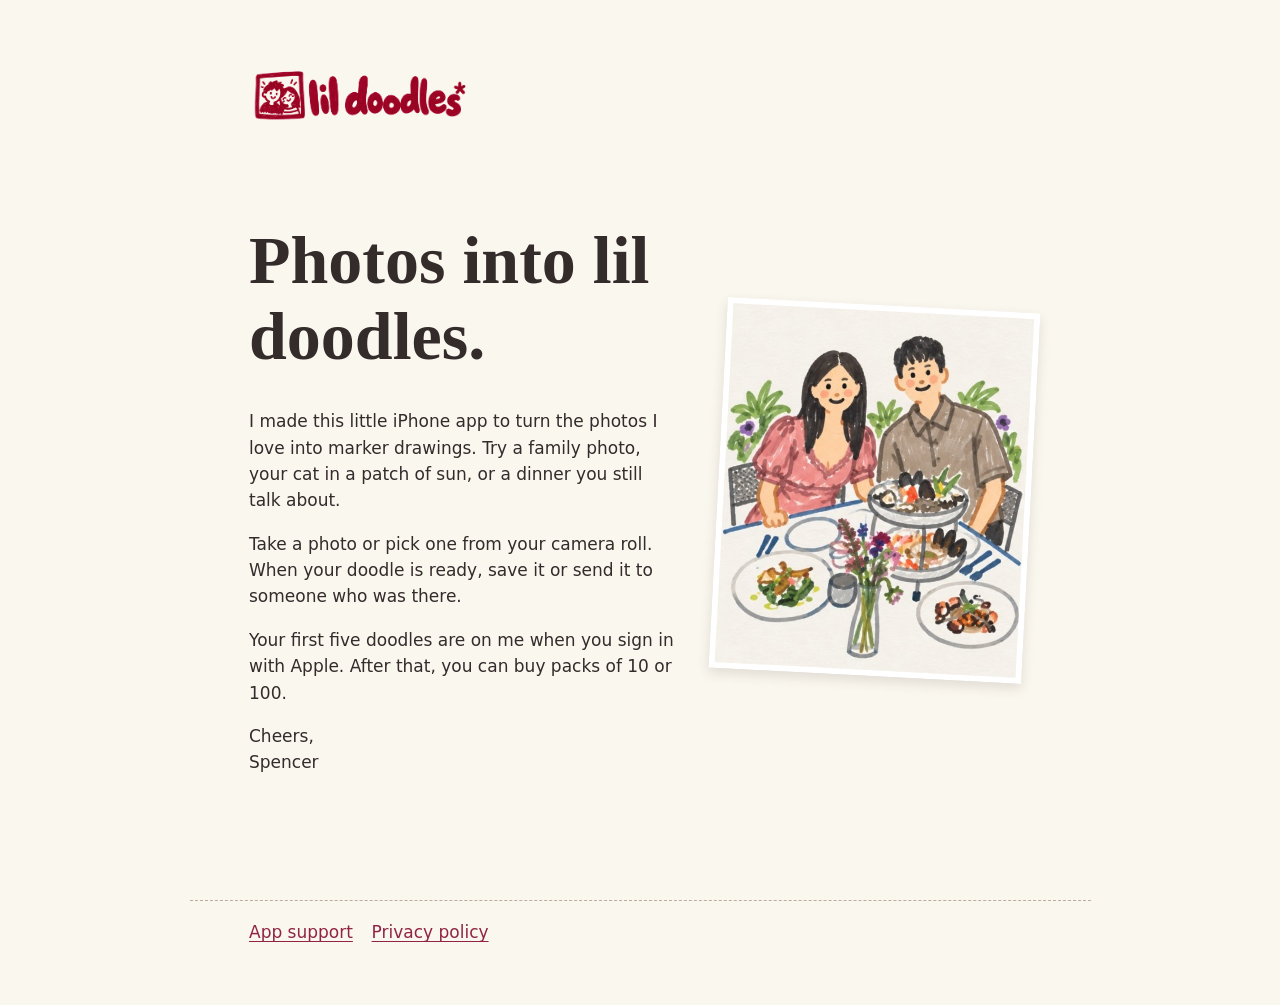
==== lildoodles/index.html @ 6ec091ca "Add lil doodles landing and support pages" ====
<!doctype html><html lang="en"><meta charset="utf-8"><meta name="viewport" content="width=device-width,initial-scale=1"><title>lil doodles · Spencer Yen</title><meta name="description" content="Turn a photo you love into a playful marker drawing on iPhone."><link rel="stylesheet" href="./style.css"><main><header><img src="./logo.png" alt="lil doodles"></header><section class="spread"><div><h1>Photos into lil doodles.</h1><p>I made this little iPhone app to turn the photos I love into marker drawings. Try a family photo, your cat in a patch of sun, or a dinner you still talk about.</p><p>Take a photo or pick one from your camera roll. When your doodle is ready, save it or send it to someone who was there.</p><p>Your first five doodles are on me when you sign in with Apple. After that, you can buy packs of 10 or 100.</p><p>Cheers,<br>Spencer</p></div><img class="print" src="./dinner.jpg" alt="Marker drawing of a couple sharing a meal"></section></main><footer><a href="./support/">App support</a><a href="./privacy/">Privacy policy</a></footer></html>
---- lildoodles/style.css ----
*{box-sizing:border-box}html{background:#faf7ef;color:#342b2b;font:17px/1.55 system-ui,sans-serif}body{margin:0}main,footer{max-width:53rem;margin:auto;padding:clamp(1.4rem,5vw,3.5rem)}header img{width:min(13rem,65vw);height:auto}.spread{display:flex;align-items:center;gap:2.5rem;margin:2.8rem 0}.spread>div{flex:1}.print{width:40%;background:white;border:6px solid white;transform:rotate(3deg);box-shadow:0 5px 12px #4322}h1,h2{font-family:Georgia,serif;line-height:1.12}h1{font-size:clamp(2.4rem,6vw,4rem);margin:.5em 0}h2{font-size:1.45rem;margin-top:1.6em}a{color:#912445;text-underline-offset:.2em}footer{border-top:1px dashed #bcab9e;padding-top:1.1rem}footer a{margin-right:1.1rem}.support{max-width:40rem}@media(max-width:600px){.spread{flex-direction:column-reverse;align-items:flex-start;margin:1.8rem 0;gap:.9rem}.print{width:60%;align-self:center}}
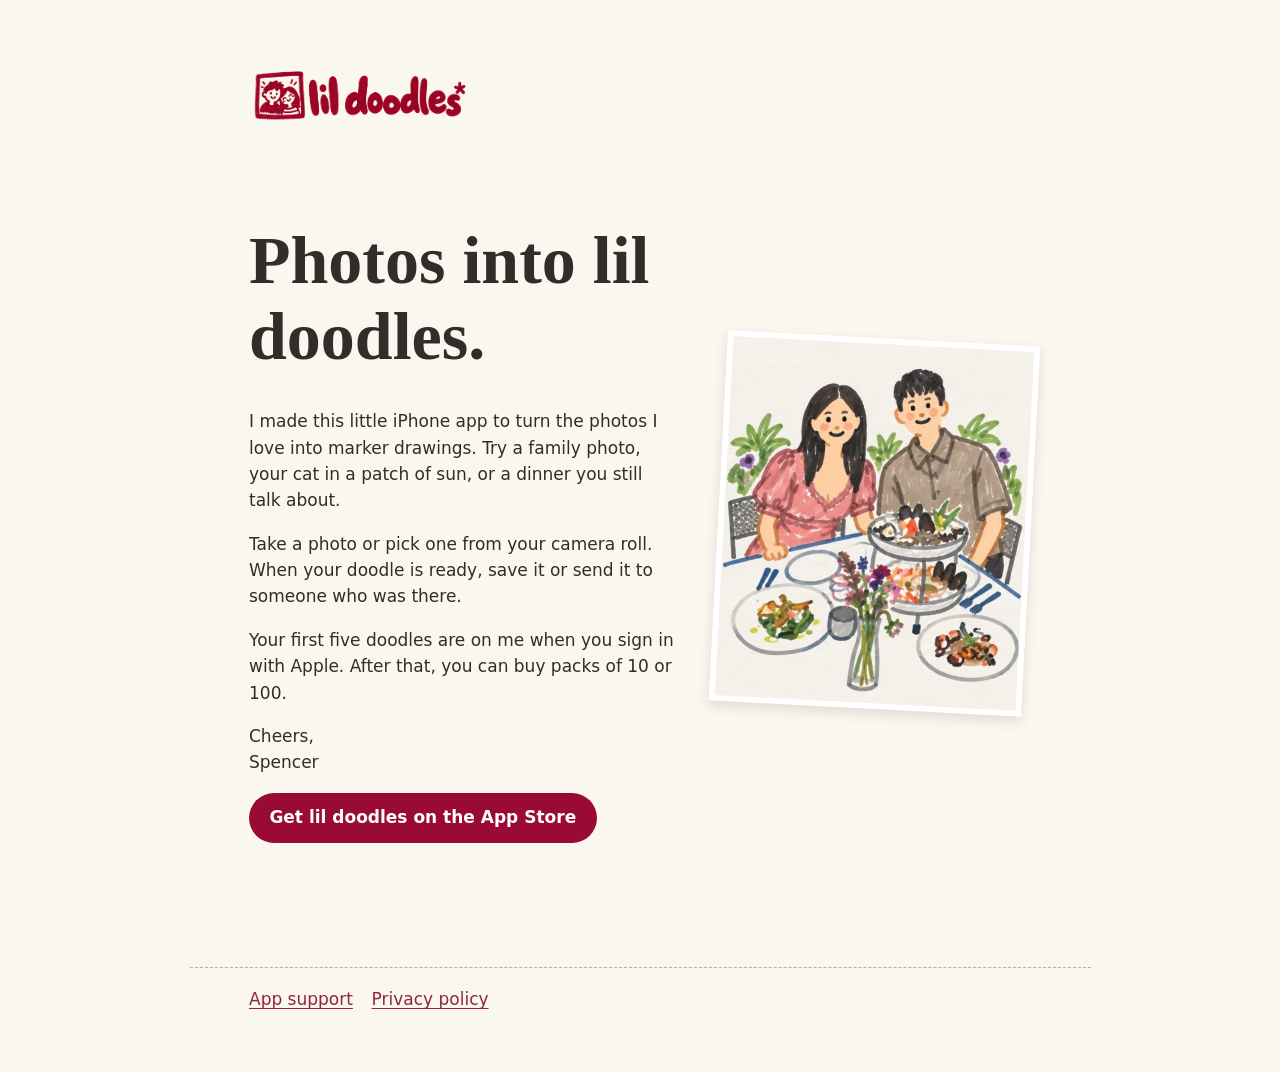
==== commit 95db17dc: "Add branded lil doodles social link preview" ====
--- a/lildoodles/index.html
+++ b/lildoodles/index.html
@@ -1 +1,19 @@
-<!doctype html><html lang="en"><meta charset="utf-8"><meta name="viewport" content="width=device-width,initial-scale=1"><title>lil doodles · Spencer Yen</title><meta name="description" content="Turn a photo you love into a playful marker drawing on iPhone."><link rel="stylesheet" href="./style.css"><main><header><img src="./logo.png" alt="lil doodles"></header><section class="spread"><div><h1>Photos into lil doodles.</h1><p>I made this little iPhone app to turn the photos I love into marker drawings. Try a family photo, your cat in a patch of sun, or a dinner you still talk about.</p><p>Take a photo or pick one from your camera roll. When your doodle is ready, save it or send it to someone who was there.</p><p>Your first five doodles are on me when you sign in with Apple. After that, you can buy packs of 10 or 100.</p><p>Cheers,<br>Spencer</p></div><img class="print" src="./dinner.jpg" alt="Marker drawing of a couple sharing a meal"></section></main><footer><a href="./support/">App support</a><a href="./privacy/">Privacy policy</a></footer></html>
+<!doctype html><html lang="en"><meta charset="utf-8"><meta name="viewport" content="width=device-width,initial-scale=1"><title>lil doodles · Spencer Yen</title><meta name="description" content="Turn a photo you love into a playful marker drawing on iPhone.">
+<link rel="canonical" href="https://www.spenceryen.com/lildoodles/">
+<meta property="og:type" content="website">
+<meta property="og:site_name" content="lil doodles">
+<meta property="og:title" content="Turn your photos into lil doodles">
+<meta property="og:description" content="A lil app for turning your favorite moments into joyful marker doodles.">
+<meta property="og:url" content="https://www.spenceryen.com/lildoodles/">
+<meta property="og:image" content="https://www.spenceryen.com/lildoodles/social/scrapbook-centered-v1.png">
+<meta property="og:image:type" content="image/png">
+<meta property="og:image:width" content="1734">
+<meta property="og:image:height" content="907">
+<meta property="og:image:alt" content="The lil doodles logo surrounded by colorful marker drawings of family, friends, adventures, and waving cats.">
+<meta name="twitter:card" content="summary_large_image">
+<meta name="twitter:title" content="Turn your photos into lil doodles">
+<meta name="twitter:description" content="A lil app for turning your favorite moments into joyful marker doodles.">
+<meta name="twitter:image" content="https://www.spenceryen.com/lildoodles/social/scrapbook-centered-v1.png">
+<meta name="twitter:image:alt" content="The lil doodles logo surrounded by colorful hand-drawn memories.">
+<meta name="apple-itunes-app" content="app-id=6813781764">
+<link rel="stylesheet" href="./style.css"><main><header><img src="./logo.png" alt="lil doodles"></header><section class="spread"><div><h1>Photos into lil doodles.</h1><p>I made this little iPhone app to turn the photos I love into marker drawings. Try a family photo, your cat in a patch of sun, or a dinner you still talk about.</p><p>Take a photo or pick one from your camera roll. When your doodle is ready, save it or send it to someone who was there.</p><p>Your first five doodles are on me when you sign in with Apple. After that, you can buy packs of 10 or 100.</p><p>Cheers,<br>Spencer</p><p><a href="https://apps.apple.com/app/id6813781764" style="display:inline-block;background:#990b36;color:#fff;padding:.7rem 1.2rem;border-radius:1.5rem;text-decoration:none;font-weight:600">Get lil doodles on the App Store</a></p></div><img class="print" src="./dinner.jpg" alt="Marker drawing of a couple sharing a meal"></section></main><footer><a href="./support/">App support</a><a href="./privacy/">Privacy policy</a></footer></html>
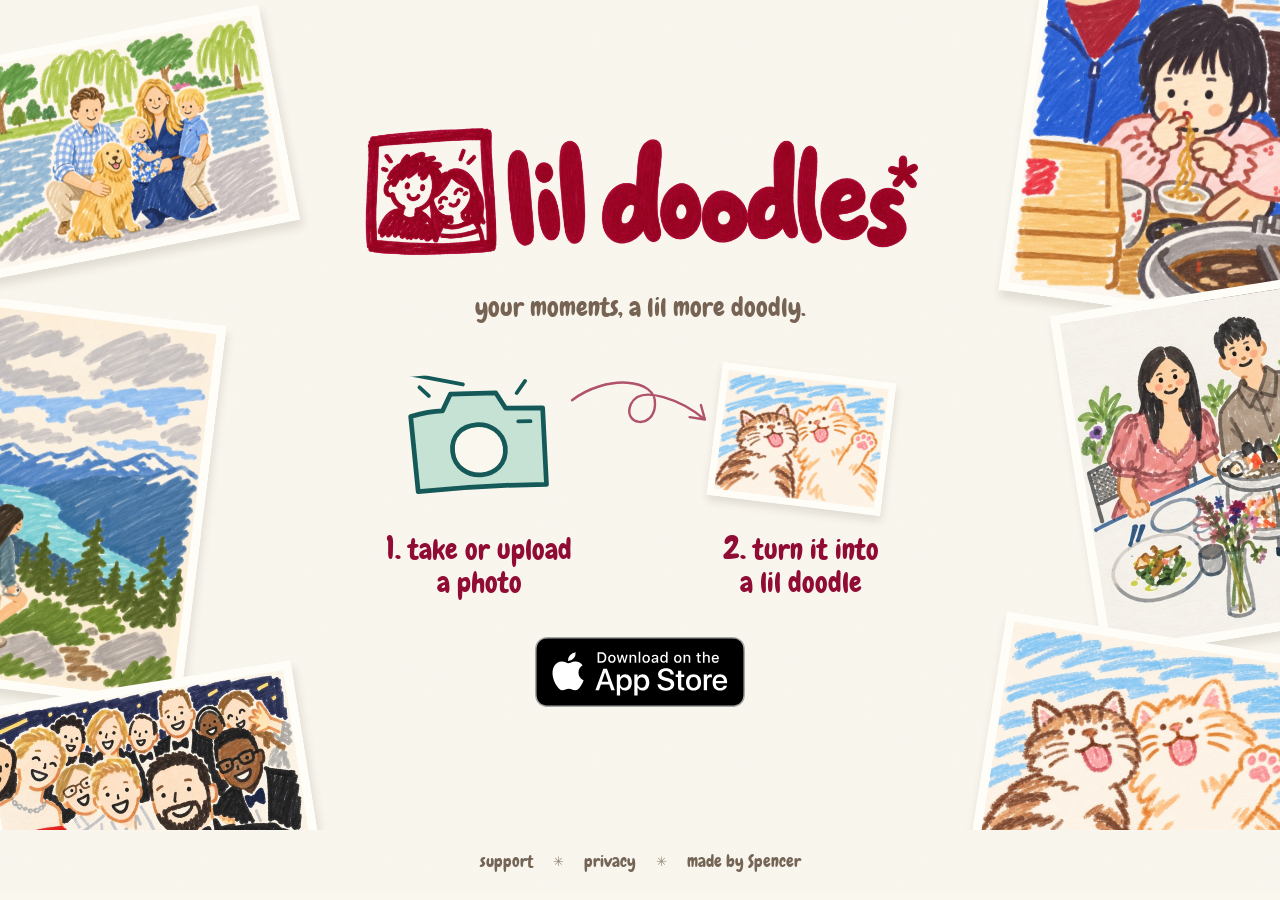
==== commit 084ca16a: "Redesign lil doodles landing as a playful scrapbook" ====
--- a/lildoodles/index.html
+++ b/lildoodles/index.html
@@ -1,4 +1,4 @@
-<!doctype html><html lang="en"><meta charset="utf-8"><meta name="viewport" content="width=device-width,initial-scale=1"><title>lil doodles · Spencer Yen</title><meta name="description" content="Turn a photo you love into a playful marker drawing on iPhone.">
+<!doctype html><html lang="en"><head><meta charset="utf-8"><meta name="viewport" content="width=device-width,initial-scale=1"><title>lil doodles · Spencer Yen</title><meta name="description" content="Turn a photo you love into a playful marker drawing on iPhone.">
 <link rel="canonical" href="https://www.spenceryen.com/lildoodles/">
 <meta property="og:type" content="website">
 <meta property="og:site_name" content="lil doodles">
@@ -16,4 +16,26 @@
 <meta name="twitter:image" content="https://www.spenceryen.com/lildoodles/social/scrapbook-centered-v1.png">
 <meta name="twitter:image:alt" content="The lil doodles logo surrounded by colorful hand-drawn memories.">
 <meta name="apple-itunes-app" content="app-id=6813781764">
-<link rel="stylesheet" href="./style.css"><main><header><img src="./logo.png" alt="lil doodles"></header><section class="spread"><div><h1>Photos into lil doodles.</h1><p>I made this little iPhone app to turn the photos I love into marker drawings. Try a family photo, your cat in a patch of sun, or a dinner you still talk about.</p><p>Take a photo or pick one from your camera roll. When your doodle is ready, save it or send it to someone who was there.</p><p>Your first five doodles are on me when you sign in with Apple. After that, you can buy packs of 10 or 100.</p><p>Cheers,<br>Spencer</p><p><a href="https://apps.apple.com/app/id6813781764" style="display:inline-block;background:#990b36;color:#fff;padding:.7rem 1.2rem;border-radius:1.5rem;text-decoration:none;font-weight:600">Get lil doodles on the App Store</a></p></div><img class="print" src="./dinner.jpg" alt="Marker drawing of a couple sharing a meal"></section></main><footer><a href="./support/">App support</a><a href="./privacy/">Privacy policy</a></footer></html>
+<link rel="stylesheet" href="./landing.css"></head><body>
+<main class="scrapbook">
+<div class="prints" aria-hidden="true">
+<img class="print family" src="./art/family.jpg" alt="" width="400" height="300">
+<img class="print hike" src="./art/hike.jpg" alt="" width="300" height="400">
+<img class="print friends" src="./art/friends.jpg" alt="" width="400" height="300">
+<img class="print noodles" src="./art/noodles.jpg" alt="" width="300" height="400">
+<img class="print portrait" src="./art/portrait.jpg" alt="" width="300" height="400">
+<img class="print cats" src="./art/wavingcats.jpg" alt="" width="400" height="300">
+</div>
+<div class="center">
+<h1><img class="logo" src="./logo.png" alt="lil doodles" width="2160" height="720"></h1>
+<p class="intro">your moments, a lil more doodly.</p>
+<ol class="steps" aria-label="How lil doodles works">
+<li><div class="step-art camera" aria-hidden="true"><svg viewBox="0 0 180 145" fill="none"><path d="M20 42 54 39 64 22 112 25 121 42 160 45 157 126 21 122Z" fill="#c6e2d5"/><path d="M20 42Q40 38 54 39L64 22 112 25 121 42 160 45 157 126Q90 121 21 122Z" stroke="currentColor" stroke-width="5" stroke-linejoin="round"/><path d="M117 83C117 120 62 118 61 83S115 48 117 83Z" fill="#faf7ef" stroke="currentColor" stroke-width="5"/><path d="m133 57 13 1M78 13 0-9M134 27l10-12M41 22 32 12" stroke="currentColor" stroke-width="4" stroke-linecap="round"/></svg></div><h2><span>1.</span> take or upload<br>a photo</h2></li>
+<li><div class="step-art result"><img src="./art/wavingcats.jpg" alt="Two cats transformed into a playful marker doodle" width="400" height="300"></div><h2><span>2.</span> turn it into<br>a lil doodle</h2></li>
+</ol>
+<svg class="arrow" viewBox="0 0 180 95" fill="none" aria-hidden="true"><path d="M5 40C47 8 111 12 108 46 106 77 67 71 78 45 90 19 143 41 170 64m-19-3 19 3-5-18" stroke="currentColor" stroke-width="3" stroke-linecap="round" stroke-linejoin="round"/></svg>
+<a class="download" href="https://apps.apple.com/app/id6813781764"><img src="./art/app-store-badge.svg" alt="Download on the App Store" width="210" height="70"></a>
+</div>
+</main>
+<footer><a href="./support/">support</a><span aria-hidden="true">✳</span><a href="./privacy/">privacy</a><span aria-hidden="true">✳</span><a href="https://www.spenceryen.com/">made by Spencer</a></footer>
+</body></html>
--- a/lildoodles/landing.css
+++ b/lildoodles/landing.css
@@ -0,0 +1,6 @@
+@font-face{font-family:Chewy;src:url('./art/Chewy-Regular.ttf') format('truetype');font-display:swap}
+*{box-sizing:border-box}html{background:#faf7ef;color:#910c34}body{margin:0;font-family:Chewy,Georgia,serif;background-image:url("data:image/svg+xml,%3Csvg xmlns='http://www.w3.org/2000/svg' width='180' height='180'%3E%3Cfilter id='n'%3E%3CfeTurbulence type='fractalNoise' baseFrequency='.8' numOctaves='3' stitchTiles='stitch'/%3E%3C/filter%3E%3Cpath fill='%237e573a' opacity='.045' filter='url(%23n)' d='M0 0h180v180H0z'/%3E%3C/svg%3E")}.scrapbook{position:relative;isolation:isolate;overflow:hidden;min-height:780px;height:calc(100svh - 70px);max-height:1100px;display:grid;place-items:center}.center{position:relative;width:min(580px,48vw);text-align:center;padding:40px 0 60px}.center h1{margin:0}.logo{width:100%;height:auto;display:block}.intro{font-size:clamp(20px,2vw,27px);color:#766354;margin:0 0 40px}.prints{position:absolute;inset:0;z-index:-1;pointer-events:none}.print{position:absolute;width:clamp(220px,25vw,390px);height:auto;border:9px solid #fffdf7;box-shadow:2px 7px 10px #46352122;transform:rotate(var(--tilt));animation:appear .8s both}.family{left:-3%;top:4%;--tilt:-11deg}.hike{left:-7%;top:37%;width:clamp(210px,23vw,340px);--tilt:7deg}.friends{left:-1%;bottom:-5%;--tilt:-9deg}.noodles{right:-3%;top:-9%;width:clamp(210px,23vw,340px);--tilt:8deg}.portrait{right:-7%;top:35%;width:clamp(220px,23vw,340px);--tilt:-9deg}.cats{right:-2%;bottom:-6%;--tilt:9deg}.steps{list-style:none;padding:0;display:flex;justify-content:space-around;gap:64px;margin:0 0 38px}.steps li{flex:1}.step-art{height:148px;display:flex;align-items:center;justify-content:center}.camera{color:#155959;transform:rotate(-5deg)}.camera svg{width:170px}.result img{width:175px;height:134px;object-fit:cover;background:#fffdf7;border:7px solid #fffdf7;box-shadow:1px 5px 9px #46352122;transform:rotate(7deg)}h2{font-size:clamp(21px,2.2vw,28px);font-weight:400;line-height:1.15;margin:16px -12px 0}h2 span{font-size:1.18em}.arrow{position:absolute;top:310px;left:calc(50% - 72px);width:145px;color:#af526a}.download{display:inline-block;line-height:0;border-radius:12px}.download img{display:block;width:210px;height:auto}.download:hover{opacity:.85}a:focus-visible{outline:3px solid #15615d;outline-offset:6px}footer{display:flex;align-items:center;justify-content:center;gap:20px;padding:20px;font-size:17px;color:#958878}footer a{color:#756556;text-decoration:none}footer a:hover{text-decoration:underline}footer span{font-size:13px}@keyframes appear{from{opacity:0}to{opacity:1}}
+@media(min-width:1600px){.family{left:2%}.hike{left:-1%}.friends{left:4%}.noodles{right:2%}.portrait{right:-1%}.cats{right:3%}}
+@media(max-width:850px){.scrapbook{min-height:900px;height:auto;display:block}.center{width:min(540px,86%);margin:auto;padding:52px 0 340px}.intro{margin-bottom:32px}.print{border-width:6px}.family{top:auto;bottom:25px;left:-45px;width:230px}.hike{top:auto;bottom:-80px;left:24%;width:175px;--tilt:5deg}.friends{display:none}.noodles{top:auto;bottom:5px;right:-30px;width:180px}.portrait{display:none}.cats{bottom:5px;right:22%;width:220px;--tilt:-8deg}.steps{gap:48px}.arrow{top:290px}.download{font-size:28px}footer{gap:14px;font-size:16px}}
+@media(max-width:480px){.scrapbook{min-height:780px}.center{padding-top:32px;padding-bottom:290px;width:88%}.intro{font-size:20px;margin-top:4px;margin-bottom:28px}.step-art{height:112px}.camera svg{width:120px}.result img{width:125px;height:100px;border-width:5px}.steps{gap:42px;margin-bottom:28px}h2{font-size:21px;margin:10px -10px 0}.arrow{top:225px;width:92px;left:calc(50% - 46px)}.family{width:190px;bottom:30px;left:-65px}.noodles{width:160px;right:-50px;bottom:12px}.cats{width:185px;right:20%;bottom:16px}.hike{width:140px;bottom:-90px;left:20%}footer{font-size:15px;gap:12px}}
+@media(prefers-reduced-motion:reduce){*,*::before,*::after{animation:none!important;transition:none!important}}
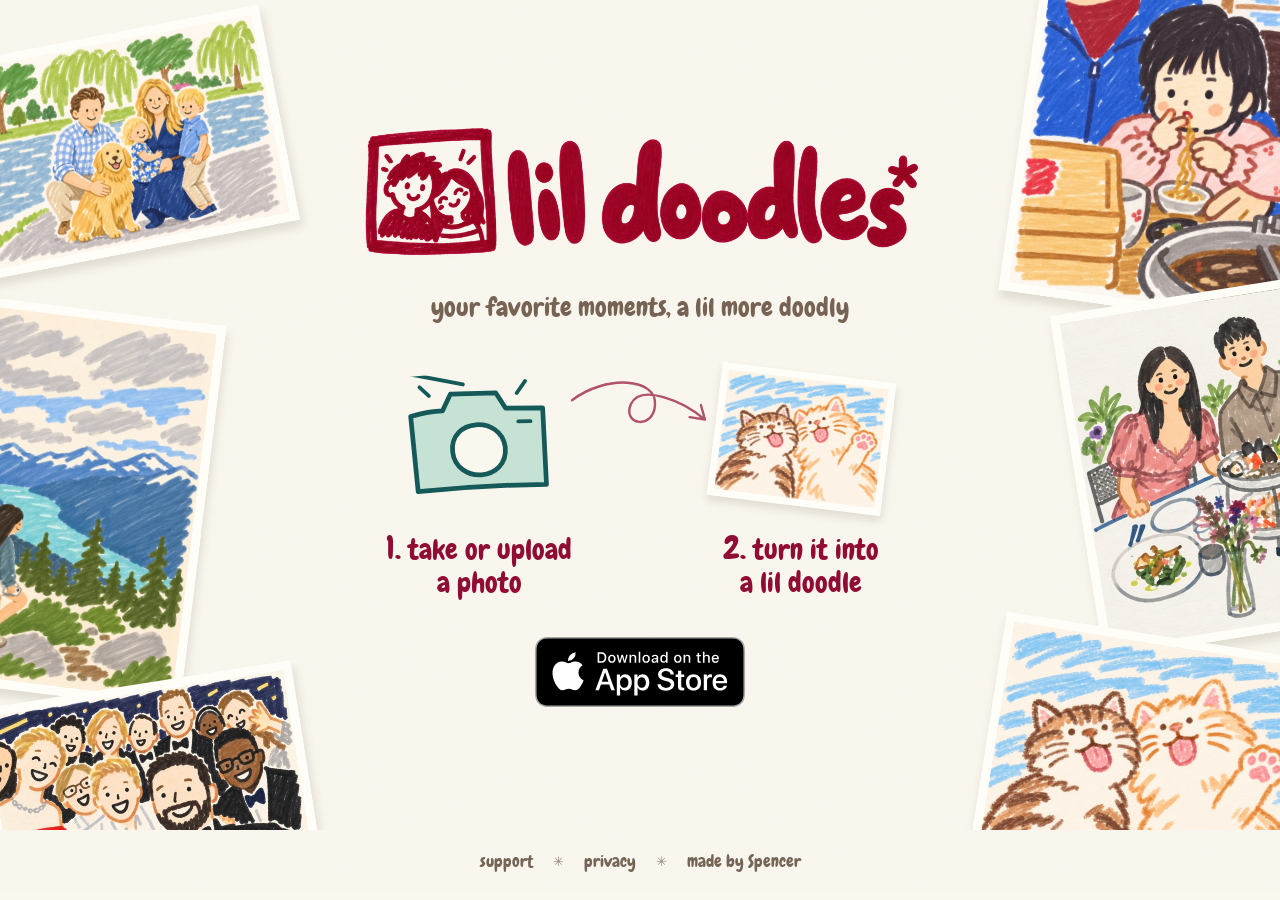
==== commit 510f8bf9: "Refine lil doodles landing tagline" ====
--- a/lildoodles/index.html
+++ b/lildoodles/index.html
@@ -28,7 +28,7 @@
 </div>
 <div class="center">
 <h1><img class="logo" src="./logo.png" alt="lil doodles" width="2160" height="720"></h1>
-<p class="intro">your moments, a lil more doodly.</p>
+<p class="intro">your favorite moments, a lil more doodly</p>
 <ol class="steps" aria-label="How lil doodles works">
 <li><div class="step-art camera" aria-hidden="true"><svg viewBox="0 0 180 145" fill="none"><path d="M20 42 54 39 64 22 112 25 121 42 160 45 157 126 21 122Z" fill="#c6e2d5"/><path d="M20 42Q40 38 54 39L64 22 112 25 121 42 160 45 157 126Q90 121 21 122Z" stroke="currentColor" stroke-width="5" stroke-linejoin="round"/><path d="M117 83C117 120 62 118 61 83S115 48 117 83Z" fill="#faf7ef" stroke="currentColor" stroke-width="5"/><path d="m133 57 13 1M78 13 0-9M134 27l10-12M41 22 32 12" stroke="currentColor" stroke-width="4" stroke-linecap="round"/></svg></div><h2><span>1.</span> take or upload<br>a photo</h2></li>
 <li><div class="step-art result"><img src="./art/wavingcats.jpg" alt="Two cats transformed into a playful marker doodle" width="400" height="300"></div><h2><span>2.</span> turn it into<br>a lil doodle</h2></li>
